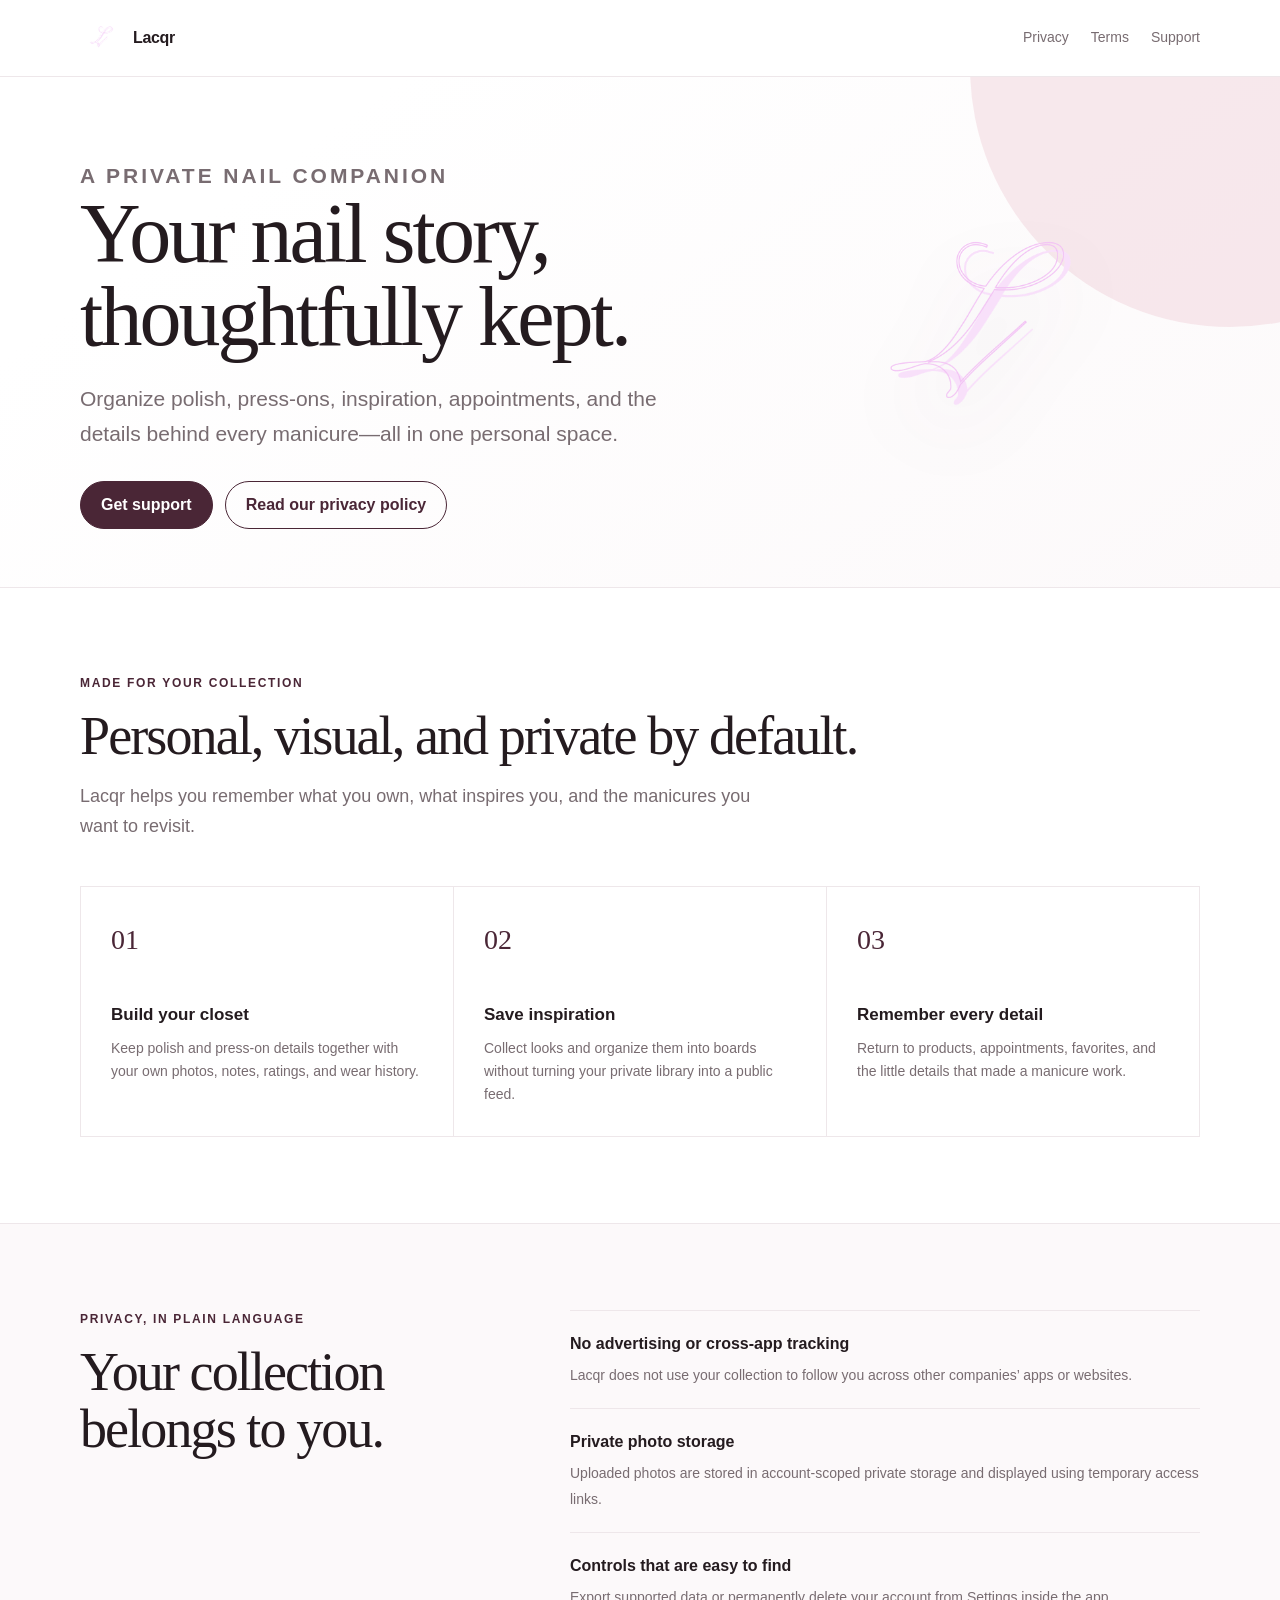
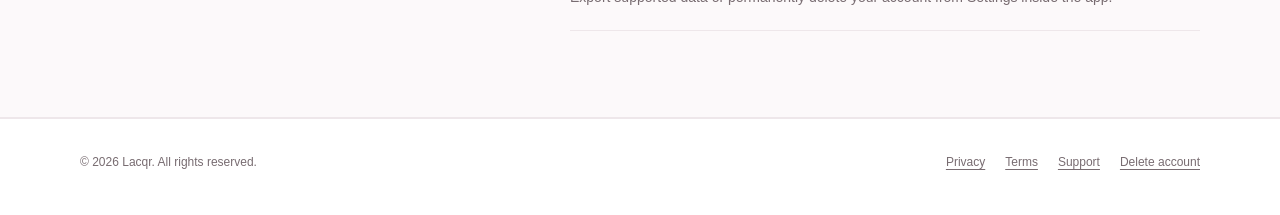
==== index.html @ a421127c "Publish Lacqr legal and support website" ====
<!doctype html>
<html lang="en">
<head>
  <meta charset="utf-8">
  <meta name="viewport" content="width=device-width, initial-scale=1">
  <meta name="description" content="Lacqr is a private, personal nail closet and inspiration companion for iPhone.">
  <meta name="theme-color" content="#4a2636">
  <title>Lacqr — Your nail collection, beautifully organized</title>
  <link rel="icon" href="/assets/logo.png">
  <link rel="stylesheet" href="/assets/site.css">
</head>
<body>
  <a class="skip-link" href="#main">Skip to content</a>
  <header class="site-header"><nav class="nav" aria-label="Main navigation"><a class="brand" href="/"><img src="/assets/logo-transparent.png" alt=""><span>Lacqr</span></a><div class="nav-links"><a href="/privacy/">Privacy</a><a href="/terms/">Terms</a><a href="/support/">Support</a></div></nav></header>
  <main id="main">
    <section class="hero"><div class="hero-inner"><div><p class="eyebrow">A private nail companion</p><h1>Your nail story, thoughtfully kept.</h1><p>Organize polish, press-ons, inspiration, appointments, and the details behind every manicure—all in one personal space.</p><div class="button-row"><a class="button" href="/support/">Get support</a><a class="button secondary" href="/privacy/">Read our privacy policy</a></div></div><img class="hero-mark" src="/assets/logo-transparent.png" alt="Lacqr logo"></div></section>
    <section class="section"><p class="eyebrow">Made for your collection</p><h2>Personal, visual, and private by default.</h2><p class="section-lead">Lacqr helps you remember what you own, what inspires you, and the manicures you want to revisit.</p><div class="feature-grid"><article class="feature"><span class="feature-number">01</span><h3>Build your closet</h3><p>Keep polish and press-on details together with your own photos, notes, ratings, and wear history.</p></article><article class="feature"><span class="feature-number">02</span><h3>Save inspiration</h3><p>Collect looks and organize them into boards without turning your private library into a public feed.</p></article><article class="feature"><span class="feature-number">03</span><h3>Remember every detail</h3><p>Return to products, appointments, favorites, and the little details that made a manicure work.</p></article></div></section>
    <section class="assurance"><div class="section"><div><p class="eyebrow">Privacy, in plain language</p><h2>Your collection belongs to you.</h2></div><div class="assurance-list"><div class="assurance-item"><strong>No advertising or cross-app tracking</strong><span>Lacqr does not use your collection to follow you across other companies’ apps or websites.</span></div><div class="assurance-item"><strong>Private photo storage</strong><span>Uploaded photos are stored in account-scoped private storage and displayed using temporary access links.</span></div><div class="assurance-item"><strong>Controls that are easy to find</strong><span>Export supported data or permanently delete your account from Settings inside the app.</span></div></div></div></section>
  </main>
  <footer class="site-footer"><div class="footer-inner"><span>© 2026 Lacqr. All rights reserved.</span><div class="footer-links"><a href="/privacy/">Privacy</a><a href="/terms/">Terms</a><a href="/support/">Support</a><a href="/delete-account/">Delete account</a></div></div></footer>
</body>
</html>
---- assets/site.css ----
:root {
  --ink: #241b1f;
  --plum: #4a2636;
  --muted: #786c71;
  --line: #eee7ea;
  --blush: #f4dde4;
  --soft: #fcf9fa;
  --paper: #ffffff;
  --max: 1120px;
}

* { box-sizing: border-box; }
html { scroll-behavior: smooth; }
body {
  margin: 0;
  color: var(--ink);
  background: var(--paper);
  font-family: -apple-system, BlinkMacSystemFont, "SF Pro Text", "Helvetica Neue", Arial, sans-serif;
  line-height: 1.65;
  -webkit-font-smoothing: antialiased;
}
a { color: var(--plum); text-underline-offset: 3px; }
a:hover { text-decoration-thickness: 2px; }
a:focus-visible, button:focus-visible { outline: 3px solid var(--blush); outline-offset: 4px; }
.skip-link { position: fixed; left: 16px; top: -80px; z-index: 20; background: var(--plum); color: white; padding: 10px 14px; border-radius: 999px; }
.skip-link:focus { top: 16px; }
.site-header { border-bottom: 1px solid var(--line); background: rgba(255,255,255,.96); }
.nav { width: min(calc(100% - 40px), var(--max)); min-height: 76px; margin: 0 auto; display: flex; align-items: center; justify-content: space-between; gap: 24px; }
.brand { display: inline-flex; align-items: center; gap: 11px; color: var(--ink); text-decoration: none; font-weight: 750; letter-spacing: -.02em; }
.brand img { width: 42px; height: 42px; object-fit: contain; }
.nav-links { display: flex; flex-wrap: wrap; justify-content: flex-end; gap: 8px 22px; font-size: 14px; }
.nav-links a { color: var(--muted); text-decoration: none; }
.nav-links a[aria-current="page"], .nav-links a:hover { color: var(--plum); }
.hero { overflow: hidden; position: relative; background: linear-gradient(145deg, #fff 20%, var(--soft)); border-bottom: 1px solid var(--line); }
.hero::after { content: ""; position: absolute; width: 520px; height: 520px; border-radius: 50%; right: -210px; top: -270px; background: var(--blush); opacity: .65; }
.hero-inner { width: min(calc(100% - 40px), var(--max)); min-height: 510px; margin: 0 auto; display: grid; grid-template-columns: 1.15fr .85fr; gap: 70px; align-items: center; position: relative; z-index: 1; }
.eyebrow { margin: 0 0 14px; color: var(--plum); font-size: 12px; font-weight: 750; letter-spacing: .14em; text-transform: uppercase; }
h1, h2, .display { font-family: Iowan Old Style, Baskerville, "Times New Roman", serif; font-weight: 500; letter-spacing: -.035em; }
h1 { max-width: 820px; margin: 0; font-size: clamp(46px, 7.5vw, 84px); line-height: .98; }
.hero p { max-width: 650px; margin: 24px 0 0; color: var(--muted); font-size: clamp(17px, 2vw, 21px); }
.hero-mark { width: min(100%, 330px); justify-self: center; filter: drop-shadow(0 28px 40px rgba(74,38,54,.12)); }
.button-row { display: flex; flex-wrap: wrap; gap: 12px; margin-top: 30px; }
.button { display: inline-flex; min-height: 48px; align-items: center; justify-content: center; padding: 0 20px; border: 1px solid var(--plum); border-radius: 999px; color: white; background: var(--plum); text-decoration: none; font-weight: 700; }
.button.secondary { color: var(--plum); background: transparent; }
.section { width: min(calc(100% - 40px), var(--max)); margin: 0 auto; padding: 86px 0; }
.section h2 { margin: 0 0 18px; font-size: clamp(34px, 5vw, 54px); line-height: 1.05; }
.section-lead { max-width: 700px; color: var(--muted); font-size: 18px; }
.feature-grid { display: grid; grid-template-columns: repeat(3, 1fr); gap: 1px; margin-top: 44px; border: 1px solid var(--line); background: var(--line); }
.feature { min-height: 210px; padding: 30px; background: white; }
.feature-number { color: var(--plum); font-family: Iowan Old Style, Baskerville, serif; font-size: 28px; }
.feature h3 { margin: 38px 0 8px; font-size: 17px; }
.feature p { margin: 0; color: var(--muted); font-size: 14px; }
.assurance { background: var(--soft); border-top: 1px solid var(--line); border-bottom: 1px solid var(--line); }
.assurance .section { display: grid; grid-template-columns: .8fr 1.2fr; gap: 70px; }
.assurance-list { display: grid; gap: 0; border-top: 1px solid var(--line); }
.assurance-item { padding: 20px 0; border-bottom: 1px solid var(--line); }
.assurance-item strong { display: block; margin-bottom: 4px; }
.assurance-item span { color: var(--muted); font-size: 14px; }
.document-wrap { width: min(calc(100% - 40px), 1040px); margin: 0 auto; padding: 66px 0 100px; display: grid; grid-template-columns: 230px minmax(0, 1fr); gap: 70px; }
.document-nav { align-self: start; position: sticky; top: 24px; }
.document-nav strong { display: block; margin-bottom: 12px; font-size: 12px; letter-spacing: .08em; text-transform: uppercase; }
.document-nav a { display: block; padding: 6px 0; color: var(--muted); font-size: 13px; text-decoration: none; }
.document-nav a:hover { color: var(--plum); }
.document h1 { font-size: clamp(43px, 7vw, 70px); }
.updated { margin: 12px 0 36px; color: var(--muted); font-size: 13px; }
.document-intro { padding: 24px 0 30px; border-top: 1px solid var(--line); border-bottom: 1px solid var(--line); color: var(--muted); font-size: 17px; }
.document section { padding: 34px 0; border-bottom: 1px solid var(--line); scroll-margin-top: 24px; }
.document h2 { margin: 0 0 12px; font-family: inherit; font-size: 21px; font-weight: 750; letter-spacing: -.015em; }
.document h3 { margin: 24px 0 8px; font-size: 16px; }
.document p, .document li { color: #54494e; }
.document ul, .document ol { padding-left: 22px; }
.callout { margin: 32px 0; padding: 22px; border-left: 3px solid var(--plum); background: var(--soft); }
.contact-card { margin-top: 34px; padding: 28px; border: 1px solid var(--line); background: var(--soft); }
.contact-card p { margin-bottom: 0; }
.site-footer { border-top: 1px solid var(--line); }
.footer-inner { width: min(calc(100% - 40px), var(--max)); margin: 0 auto; padding: 34px 0 42px; display: flex; justify-content: space-between; gap: 24px; color: var(--muted); font-size: 12px; }
.footer-links { display: flex; flex-wrap: wrap; gap: 10px 20px; }
.footer-links a { color: var(--muted); }

@media (max-width: 760px) {
  .nav { min-height: auto; padding: 14px 0; align-items: flex-start; }
  .nav-links { max-width: 220px; gap: 6px 14px; font-size: 12px; }
  .hero-inner { min-height: 590px; grid-template-columns: 1fr; gap: 20px; padding: 62px 0; }
  .hero-mark { width: 180px; grid-row: 1; }
  .feature-grid { grid-template-columns: 1fr; }
  .feature { min-height: 160px; }
  .feature h3 { margin-top: 20px; }
  .assurance .section { grid-template-columns: 1fr; gap: 26px; }
  .document-wrap { grid-template-columns: 1fr; gap: 26px; padding-top: 44px; }
  .document-nav { position: static; padding-bottom: 24px; border-bottom: 1px solid var(--line); columns: 2; }
  .document-nav strong { column-span: all; }
  .footer-inner { flex-direction: column; }
}

@media (prefers-reduced-motion: reduce) { html { scroll-behavior: auto; } }
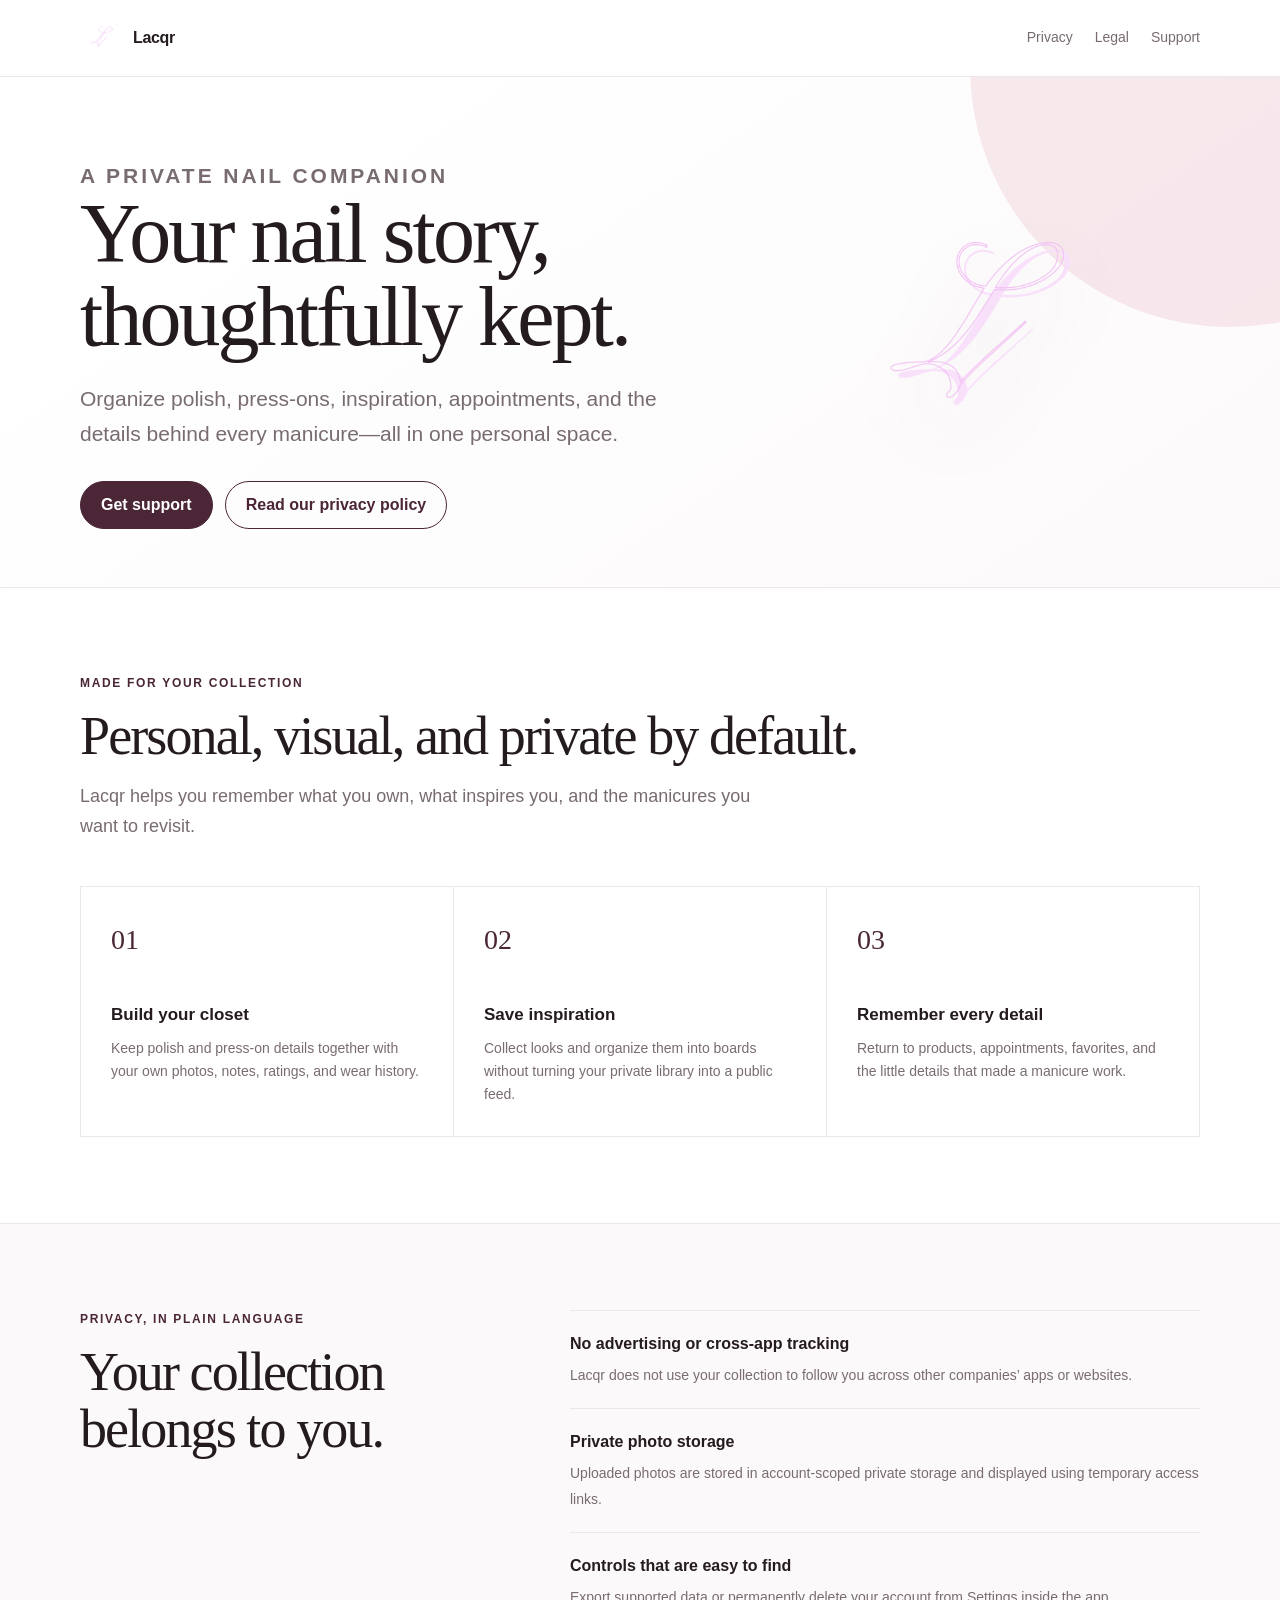
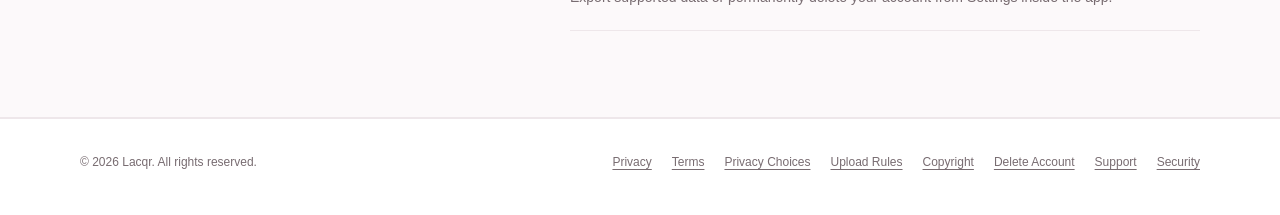
==== commit 50e89ea3: "Expand Lacqr legal and privacy center" ====
--- a/index.html
+++ b/index.html
@@ -6,17 +6,18 @@
   <meta name="description" content="Lacqr is a private, personal nail closet and inspiration companion for iPhone.">
   <meta name="theme-color" content="#4a2636">
   <title>Lacqr — Your nail collection, beautifully organized</title>
+  <link rel="canonical" href="https://lacqr-website.vercel.app/">
   <link rel="icon" href="/assets/logo.png">
   <link rel="stylesheet" href="/assets/site.css">
 </head>
 <body>
   <a class="skip-link" href="#main">Skip to content</a>
-  <header class="site-header"><nav class="nav" aria-label="Main navigation"><a class="brand" href="/"><img src="/assets/logo-transparent.png" alt=""><span>Lacqr</span></a><div class="nav-links"><a href="/privacy/">Privacy</a><a href="/terms/">Terms</a><a href="/support/">Support</a></div></nav></header>
+  <header class="site-header"><nav class="nav" aria-label="Main navigation"><a class="brand" href="/"><img src="/assets/logo-transparent.png" alt=""><span>Lacqr</span></a><div class="nav-links"><a href="/privacy/">Privacy</a><a href="/legal/">Legal</a><a href="/support/">Support</a></div></nav></header>
   <main id="main">
     <section class="hero"><div class="hero-inner"><div><p class="eyebrow">A private nail companion</p><h1>Your nail story, thoughtfully kept.</h1><p>Organize polish, press-ons, inspiration, appointments, and the details behind every manicure—all in one personal space.</p><div class="button-row"><a class="button" href="/support/">Get support</a><a class="button secondary" href="/privacy/">Read our privacy policy</a></div></div><img class="hero-mark" src="/assets/logo-transparent.png" alt="Lacqr logo"></div></section>
     <section class="section"><p class="eyebrow">Made for your collection</p><h2>Personal, visual, and private by default.</h2><p class="section-lead">Lacqr helps you remember what you own, what inspires you, and the manicures you want to revisit.</p><div class="feature-grid"><article class="feature"><span class="feature-number">01</span><h3>Build your closet</h3><p>Keep polish and press-on details together with your own photos, notes, ratings, and wear history.</p></article><article class="feature"><span class="feature-number">02</span><h3>Save inspiration</h3><p>Collect looks and organize them into boards without turning your private library into a public feed.</p></article><article class="feature"><span class="feature-number">03</span><h3>Remember every detail</h3><p>Return to products, appointments, favorites, and the little details that made a manicure work.</p></article></div></section>
     <section class="assurance"><div class="section"><div><p class="eyebrow">Privacy, in plain language</p><h2>Your collection belongs to you.</h2></div><div class="assurance-list"><div class="assurance-item"><strong>No advertising or cross-app tracking</strong><span>Lacqr does not use your collection to follow you across other companies’ apps or websites.</span></div><div class="assurance-item"><strong>Private photo storage</strong><span>Uploaded photos are stored in account-scoped private storage and displayed using temporary access links.</span></div><div class="assurance-item"><strong>Controls that are easy to find</strong><span>Export supported data or permanently delete your account from Settings inside the app.</span></div></div></div></section>
   </main>
-  <footer class="site-footer"><div class="footer-inner"><span>© 2026 Lacqr. All rights reserved.</span><div class="footer-links"><a href="/privacy/">Privacy</a><a href="/terms/">Terms</a><a href="/support/">Support</a><a href="/delete-account/">Delete account</a></div></div></footer>
+  <footer class="site-footer"><div class="footer-inner"><span>© 2026 Lacqr. All rights reserved.</span><div class="footer-links"><a href="/privacy/">Privacy</a><a href="/terms/">Terms</a><a href="/privacy-choices/">Privacy Choices</a><a href="/upload-rules/">Upload Rules</a><a href="/copyright/">Copyright</a><a href="/delete-account/">Delete Account</a><a href="/support/">Support</a><a href="/security/">Security</a></div></div></footer>
 </body>
 </html>
--- a/assets/site.css
+++ b/assets/site.css
@@ -76,6 +76,13 @@
 .footer-inner { width: min(calc(100% - 40px), var(--max)); margin: 0 auto; padding: 34px 0 42px; display: flex; justify-content: space-between; gap: 24px; color: var(--muted); font-size: 12px; }
 .footer-links { display: flex; flex-wrap: wrap; gap: 10px 20px; }
 .footer-links a { color: var(--muted); }
+.legal-grid { display: grid; grid-template-columns: repeat(2, minmax(0, 1fr)); border: 1px solid var(--line); background: var(--line); gap: 1px; margin-top: 36px; }
+.legal-link-card { display: block; min-height: 150px; padding: 26px; background: var(--paper); color: var(--ink); text-decoration: none; }
+.legal-link-card:hover { background: var(--soft); }
+.legal-link-card strong { display: block; margin-bottom: 9px; font-size: 17px; }
+.legal-link-card span { display: block; color: var(--muted); font-size: 14px; }
+.notice { margin: 24px 0; padding: 18px 20px; border: 1px solid var(--line); background: var(--soft); color: #54494e; }
+.document code { padding: 2px 5px; background: var(--soft); border: 1px solid var(--line); border-radius: 4px; font-size: .9em; }
 
 @media (max-width: 760px) {
   .nav { min-height: auto; padding: 14px 0; align-items: flex-start; }
@@ -90,6 +97,18 @@
   .document-nav { position: static; padding-bottom: 24px; border-bottom: 1px solid var(--line); columns: 2; }
   .document-nav strong { column-span: all; }
   .footer-inner { flex-direction: column; }
+  .legal-grid { grid-template-columns: 1fr; }
 }
 
 @media (prefers-reduced-motion: reduce) { html { scroll-behavior: auto; } }
+
+@media print {
+  :root { --ink: #000; --muted: #333; --line: #ccc; }
+  .site-header, .site-footer, .document-nav, .skip-link { display: none !important; }
+  .document-wrap { display: block; width: 100%; padding: 0; }
+  .document { max-width: none; }
+  .document h1 { font-size: 34pt; }
+  .document section { break-inside: avoid; }
+  a { color: #000; text-decoration: none; }
+  a[href^="http"]::after { content: " (" attr(href) ")"; font-size: 9pt; }
+}
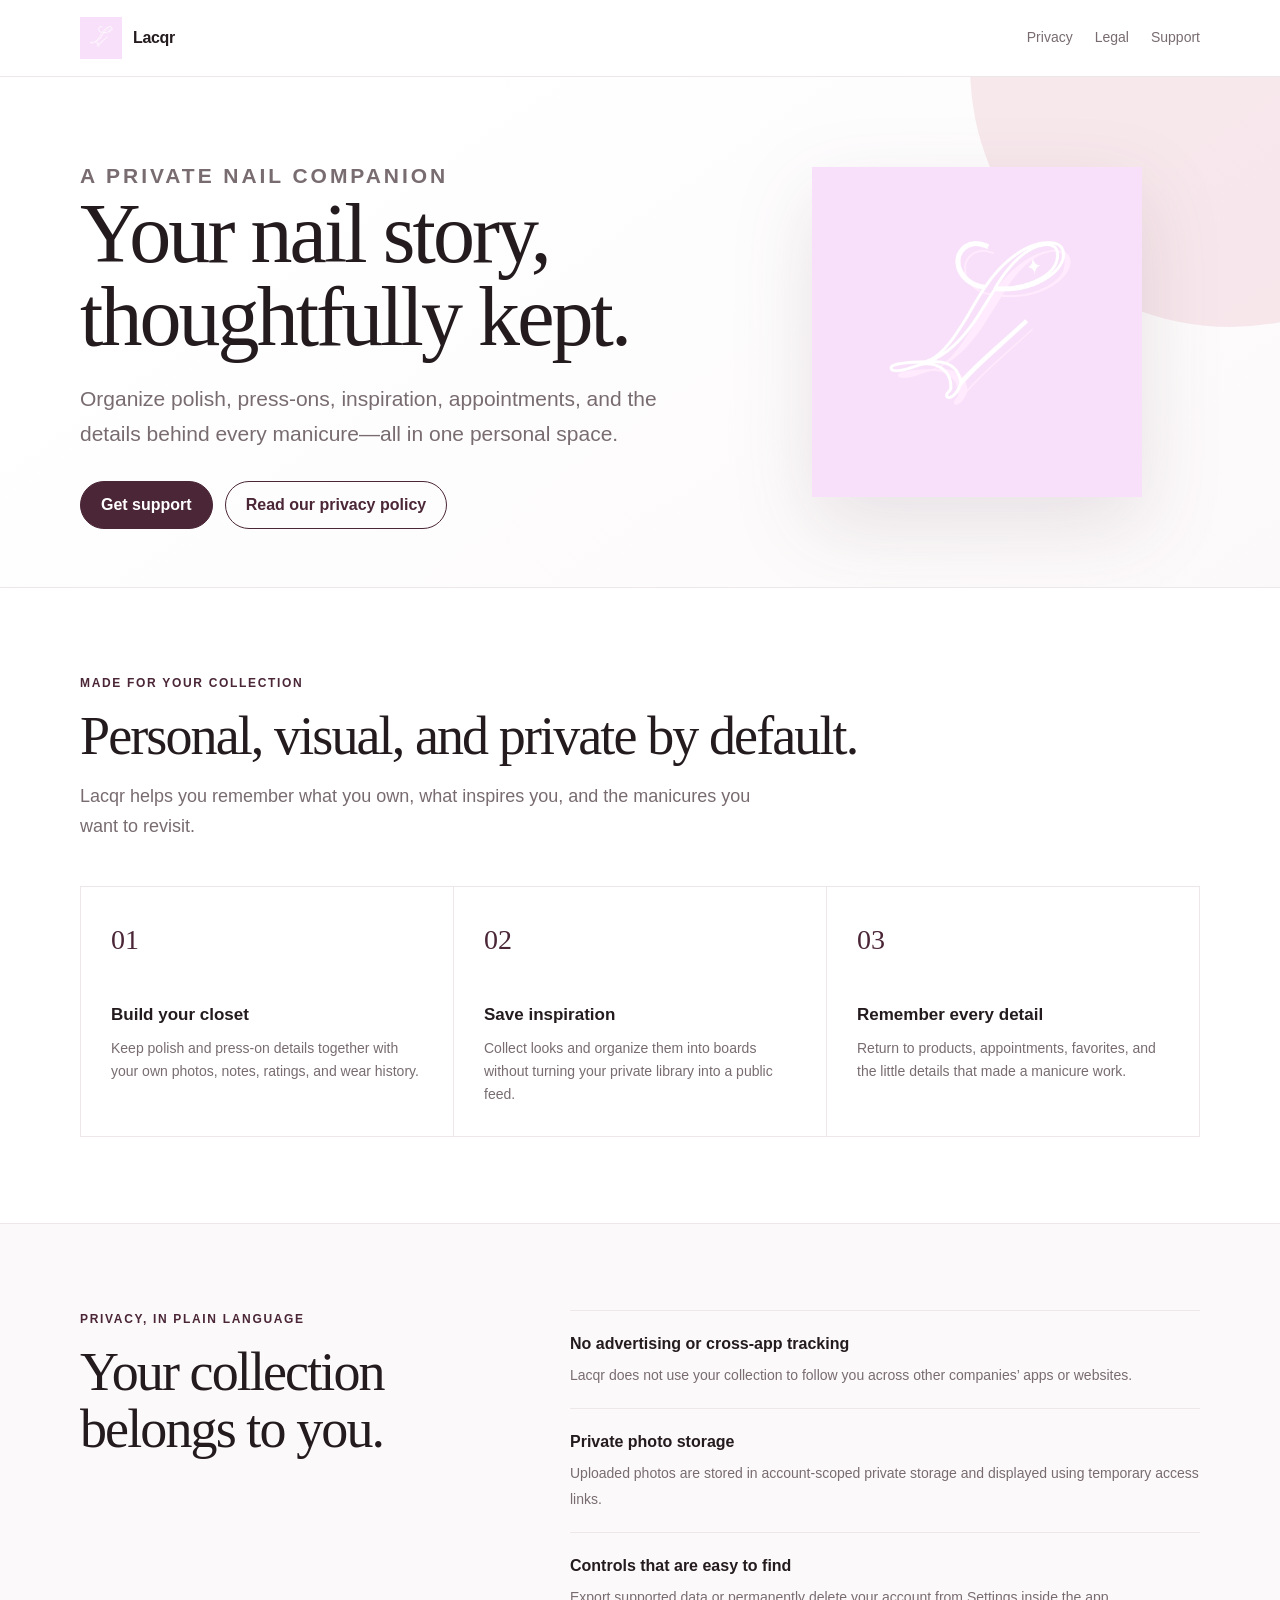
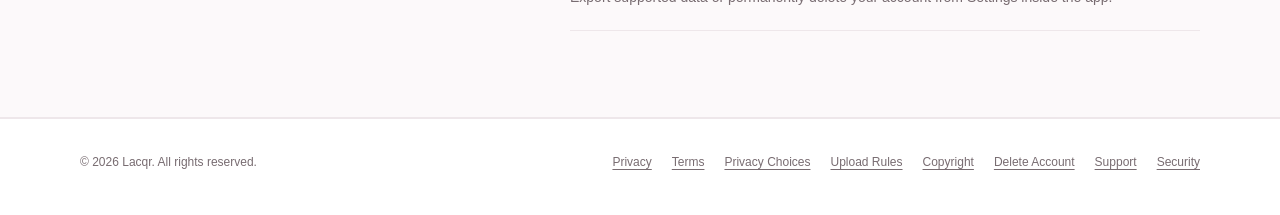
==== commit 2b379c4e: "Replace legacy Lacqr logos" ====
--- a/index.html
+++ b/index.html
@@ -7,14 +7,14 @@
   <meta name="theme-color" content="#4a2636">
   <title>Lacqr — Your nail collection, beautifully organized</title>
   <link rel="canonical" href="https://lacqr-website.vercel.app/">
-  <link rel="icon" href="/assets/logo.png">
+  <link rel="icon" href="/assets/app-icon.png">
   <link rel="stylesheet" href="/assets/site.css">
 </head>
 <body>
   <a class="skip-link" href="#main">Skip to content</a>
-  <header class="site-header"><nav class="nav" aria-label="Main navigation"><a class="brand" href="/"><img src="/assets/logo-transparent.png" alt=""><span>Lacqr</span></a><div class="nav-links"><a href="/privacy/">Privacy</a><a href="/legal/">Legal</a><a href="/support/">Support</a></div></nav></header>
+  <header class="site-header"><nav class="nav" aria-label="Main navigation"><a class="brand" href="/"><img src="/assets/brand-logo.png" alt=""><span>Lacqr</span></a><div class="nav-links"><a href="/privacy/">Privacy</a><a href="/legal/">Legal</a><a href="/support/">Support</a></div></nav></header>
   <main id="main">
-    <section class="hero"><div class="hero-inner"><div><p class="eyebrow">A private nail companion</p><h1>Your nail story, thoughtfully kept.</h1><p>Organize polish, press-ons, inspiration, appointments, and the details behind every manicure—all in one personal space.</p><div class="button-row"><a class="button" href="/support/">Get support</a><a class="button secondary" href="/privacy/">Read our privacy policy</a></div></div><img class="hero-mark" src="/assets/logo-transparent.png" alt="Lacqr logo"></div></section>
+    <section class="hero"><div class="hero-inner"><div><p class="eyebrow">A private nail companion</p><h1>Your nail story, thoughtfully kept.</h1><p>Organize polish, press-ons, inspiration, appointments, and the details behind every manicure—all in one personal space.</p><div class="button-row"><a class="button" href="/support/">Get support</a><a class="button secondary" href="/privacy/">Read our privacy policy</a></div></div><img class="hero-mark" src="/assets/brand-logo.png" alt="Lacqr logo"></div></section>
     <section class="section"><p class="eyebrow">Made for your collection</p><h2>Personal, visual, and private by default.</h2><p class="section-lead">Lacqr helps you remember what you own, what inspires you, and the manicures you want to revisit.</p><div class="feature-grid"><article class="feature"><span class="feature-number">01</span><h3>Build your closet</h3><p>Keep polish and press-on details together with your own photos, notes, ratings, and wear history.</p></article><article class="feature"><span class="feature-number">02</span><h3>Save inspiration</h3><p>Collect looks and organize them into boards without turning your private library into a public feed.</p></article><article class="feature"><span class="feature-number">03</span><h3>Remember every detail</h3><p>Return to products, appointments, favorites, and the little details that made a manicure work.</p></article></div></section>
     <section class="assurance"><div class="section"><div><p class="eyebrow">Privacy, in plain language</p><h2>Your collection belongs to you.</h2></div><div class="assurance-list"><div class="assurance-item"><strong>No advertising or cross-app tracking</strong><span>Lacqr does not use your collection to follow you across other companies’ apps or websites.</span></div><div class="assurance-item"><strong>Private photo storage</strong><span>Uploaded photos are stored in account-scoped private storage and displayed using temporary access links.</span></div><div class="assurance-item"><strong>Controls that are easy to find</strong><span>Export supported data or permanently delete your account from Settings inside the app.</span></div></div></div></section>
   </main>
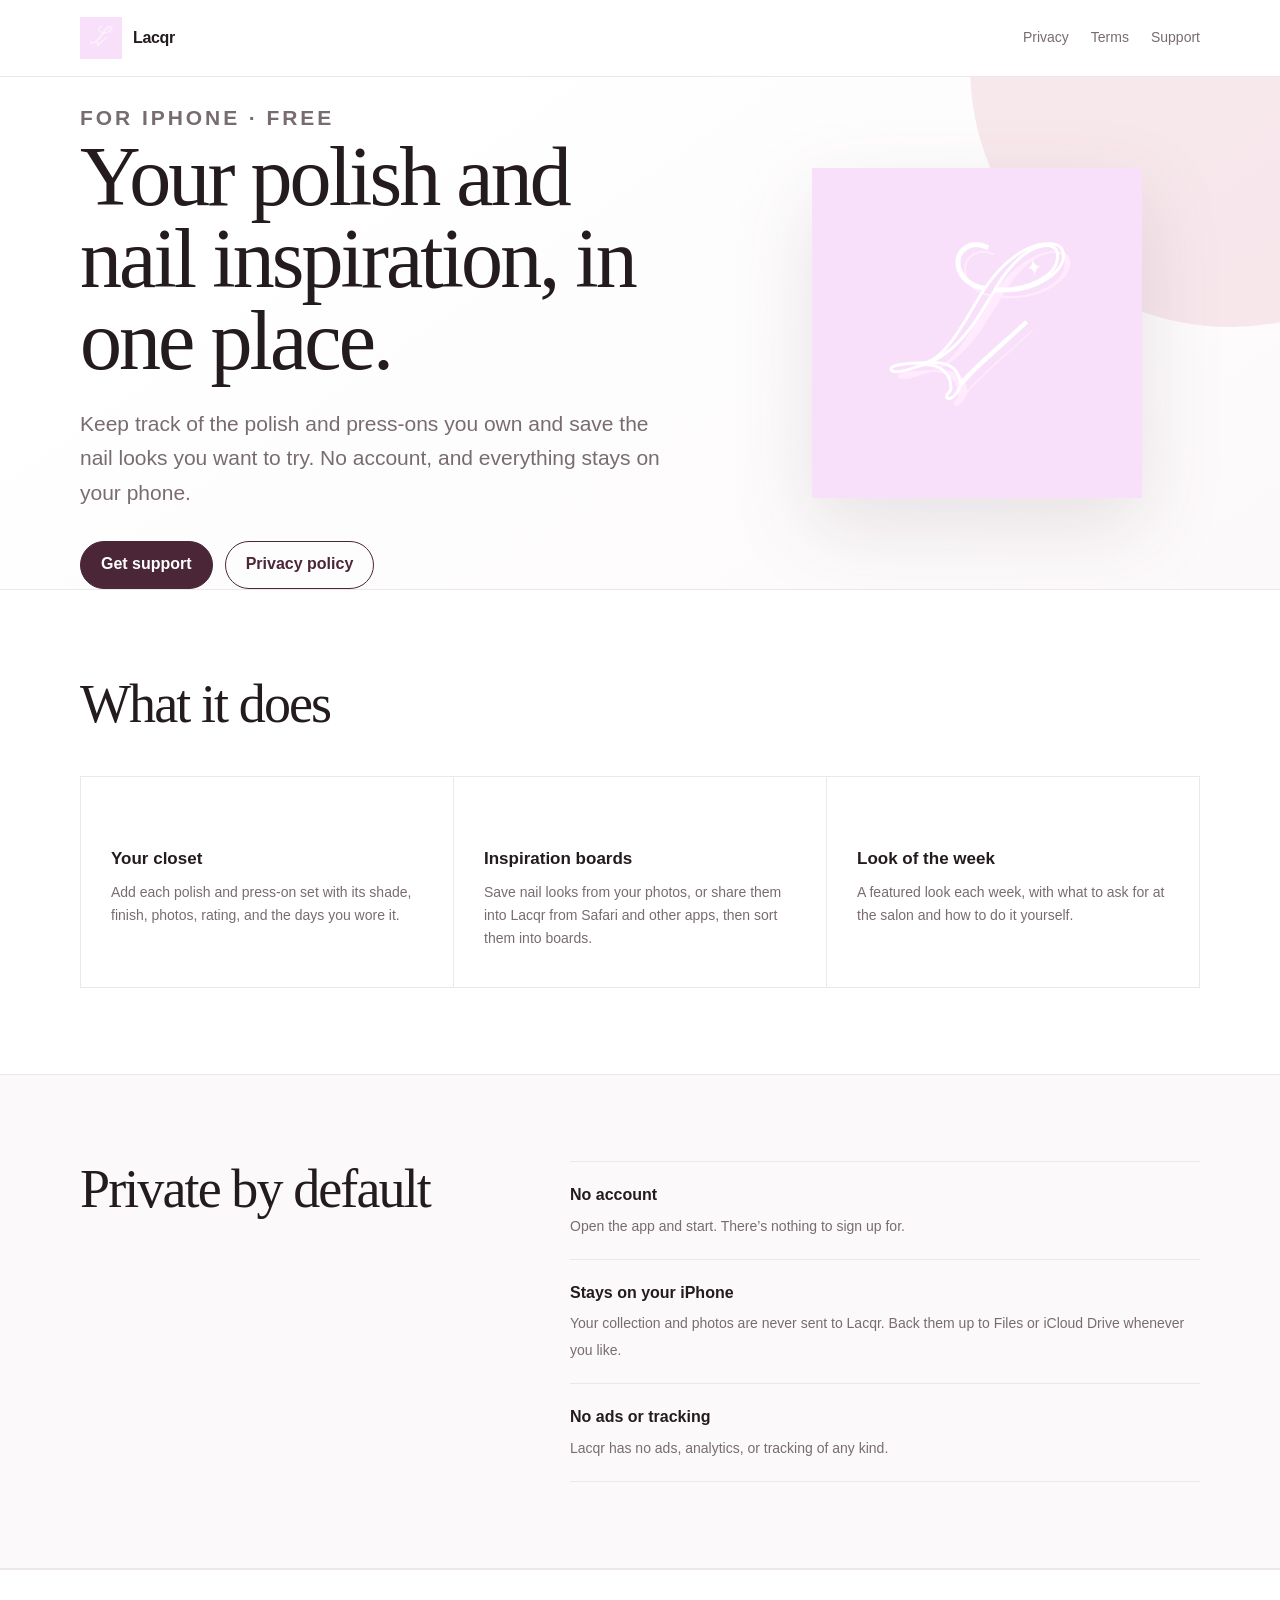
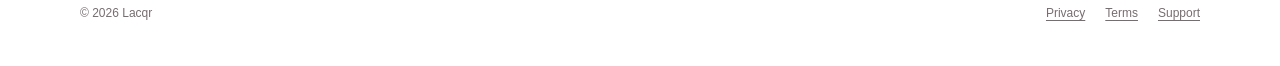
==== commit 772f7b7e: "new website" ====
--- a/index.html
+++ b/index.html
@@ -3,21 +3,21 @@
 <head>
   <meta charset="utf-8">
   <meta name="viewport" content="width=device-width, initial-scale=1">
-  <meta name="description" content="Lacqr is a private, personal nail closet and inspiration companion for iPhone.">
+  <meta name="description" content="Lacqr is a free iPhone app for your nail polish, press-ons, and nail inspiration. No account, and everything stays on your phone.">
   <meta name="theme-color" content="#4a2636">
-  <title>Lacqr — Your nail collection, beautifully organized</title>
+  <title>Lacqr — Your nail polish and inspiration, organized</title>
   <link rel="canonical" href="https://lacqr-website.vercel.app/">
   <link rel="icon" href="/assets/app-icon.png">
   <link rel="stylesheet" href="/assets/site.css">
 </head>
 <body>
   <a class="skip-link" href="#main">Skip to content</a>
-  <header class="site-header"><nav class="nav" aria-label="Main navigation"><a class="brand" href="/"><img src="/assets/brand-logo.png" alt=""><span>Lacqr</span></a><div class="nav-links"><a href="/privacy/">Privacy</a><a href="/legal/">Legal</a><a href="/support/">Support</a></div></nav></header>
+  <header class="site-header"><nav class="nav" aria-label="Main navigation"><a class="brand" href="/"><img src="/assets/brand-logo.png" alt=""><span>Lacqr</span></a><div class="nav-links"><a href="/privacy/">Privacy</a><a href="/terms/">Terms</a><a href="/support/">Support</a></div></nav></header>
   <main id="main">
-    <section class="hero"><div class="hero-inner"><div><p class="eyebrow">A private nail companion</p><h1>Your nail story, thoughtfully kept.</h1><p>Organize polish, press-ons, inspiration, appointments, and the details behind every manicure—all in one personal space.</p><div class="button-row"><a class="button" href="/support/">Get support</a><a class="button secondary" href="/privacy/">Read our privacy policy</a></div></div><img class="hero-mark" src="/assets/brand-logo.png" alt="Lacqr logo"></div></section>
-    <section class="section"><p class="eyebrow">Made for your collection</p><h2>Personal, visual, and private by default.</h2><p class="section-lead">Lacqr helps you remember what you own, what inspires you, and the manicures you want to revisit.</p><div class="feature-grid"><article class="feature"><span class="feature-number">01</span><h3>Build your closet</h3><p>Keep polish and press-on details together with your own photos, notes, ratings, and wear history.</p></article><article class="feature"><span class="feature-number">02</span><h3>Save inspiration</h3><p>Collect looks and organize them into boards without turning your private library into a public feed.</p></article><article class="feature"><span class="feature-number">03</span><h3>Remember every detail</h3><p>Return to products, appointments, favorites, and the little details that made a manicure work.</p></article></div></section>
-    <section class="assurance"><div class="section"><div><p class="eyebrow">Privacy, in plain language</p><h2>Your collection belongs to you.</h2></div><div class="assurance-list"><div class="assurance-item"><strong>No advertising or cross-app tracking</strong><span>Lacqr does not use your collection to follow you across other companies’ apps or websites.</span></div><div class="assurance-item"><strong>Private photo storage</strong><span>Uploaded photos are stored in account-scoped private storage and displayed using temporary access links.</span></div><div class="assurance-item"><strong>Controls that are easy to find</strong><span>Export supported data or permanently delete your account from Settings inside the app.</span></div></div></div></section>
+    <section class="hero"><div class="hero-inner"><div><p class="eyebrow">For iPhone · Free</p><h1>Your polish and nail inspiration, in one place.</h1><p>Keep track of the polish and press-ons you own and save the nail looks you want to try. No account, and everything stays on your phone.</p><div class="button-row"><a class="button" href="/support/">Get support</a><a class="button secondary" href="/privacy/">Privacy policy</a></div></div><img class="hero-mark" src="/assets/brand-logo.png" alt="Lacqr logo"></div></section>
+    <section class="section"><h2>What it does</h2><div class="feature-grid"><article class="feature"><h3>Your closet</h3><p>Add each polish and press-on set with its shade, finish, photos, rating, and the days you wore it.</p></article><article class="feature"><h3>Inspiration boards</h3><p>Save nail looks from your photos, or share them into Lacqr from Safari and other apps, then sort them into boards.</p></article><article class="feature"><h3>Look of the week</h3><p>A featured look each week, with what to ask for at the salon and how to do it yourself.</p></article></div></section>
+    <section class="assurance"><div class="section"><div><h2>Private by default</h2></div><div class="assurance-list"><div class="assurance-item"><strong>No account</strong><span>Open the app and start. There’s nothing to sign up for.</span></div><div class="assurance-item"><strong>Stays on your iPhone</strong><span>Your collection and photos are never sent to Lacqr. Back them up to Files or iCloud Drive whenever you like.</span></div><div class="assurance-item"><strong>No ads or tracking</strong><span>Lacqr has no ads, analytics, or tracking of any kind.</span></div></div></div></section>
   </main>
-  <footer class="site-footer"><div class="footer-inner"><span>© 2026 Lacqr. All rights reserved.</span><div class="footer-links"><a href="/privacy/">Privacy</a><a href="/terms/">Terms</a><a href="/privacy-choices/">Privacy Choices</a><a href="/upload-rules/">Upload Rules</a><a href="/copyright/">Copyright</a><a href="/delete-account/">Delete Account</a><a href="/support/">Support</a><a href="/security/">Security</a></div></div></footer>
+  <footer class="site-footer"><div class="footer-inner"><span>© 2026 Lacqr</span><div class="footer-links"><a href="/privacy/">Privacy</a><a href="/terms/">Terms</a><a href="/support/">Support</a></div></div></footer>
 </body>
 </html>
